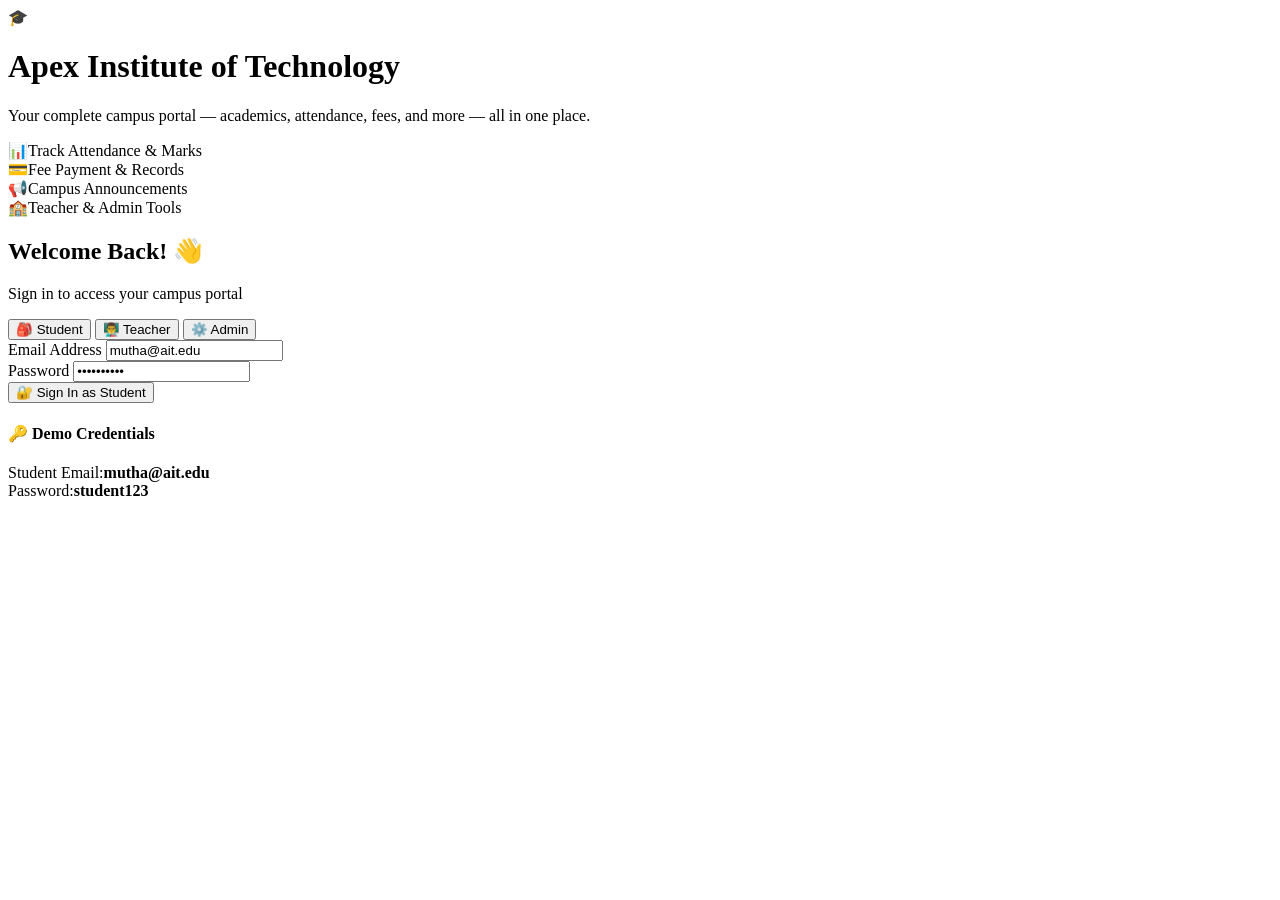
==== index.html @ e86370fb "Add files via upload" ====
<!DOCTYPE html>
<html lang="en">

<head>
  <meta charset="UTF-8">
  <meta name="viewport" content="width=device-width, initial-scale=1.0">
  <title>AIT - Apex Institute of Technology | Login</title>
  <meta name="description" content="Apex EduPartner - Student, Teacher and Admin Login">
  <link rel="stylesheet" href="css/style.css">
  <script src="js/data.js"></script>
</head>

<body>
  <div class="login-page">
    <!-- Left Panel -->
    <div class="login-left">
      <div class="logo">🎓</div>
      <h1>Apex Institute of Technology</h1>
      <p>Your complete campus portal — academics, attendance, fees, and more — all in one place.</p>
      <div class="login-features">
        <div class="login-feature"><span>📊</span><span>Track Attendance & Marks</span></div>
        <div class="login-feature"><span>💳</span><span>Fee Payment & Records</span></div>
        <div class="login-feature"><span>📢</span><span>Campus Announcements</span></div>
        <div class="login-feature"><span>🏫</span><span>Teacher & Admin Tools</span></div>
      </div>
    </div>

    <!-- Right Panel (Login Form) -->
    <div class="login-right">
      <h2>Welcome Back! 👋</h2>
      <p class="subtitle">Sign in to access your campus portal</p>

      <!-- Role Tabs -->
      <div class="role-tabs">
        <button class="role-tab active" onclick="setRole('student')" id="tab-student">🎒 Student</button>
        <button class="role-tab" onclick="setRole('teacher')" id="tab-teacher">👨‍🏫 Teacher</button>
        <button class="role-tab" onclick="setRole('admin')" id="tab-admin">⚙️ Admin</button>
      </div>

      <!-- Form -->
      <form id="login-form" onsubmit="handleLogin(event)">
        <div class="form-group">
          <label for="email">Email Address</label>
          <input type="email" id="email" placeholder="Enter your email" value="mutha@ait.edu" required>
        </div>
        <div class="form-group">
          <label for="password">Password</label>
          <input type="password" id="password" placeholder="Enter your password" value="student123" required>
        </div>
        <button type="submit" class="btn-login" id="login-btn">🔐 Sign In as Student</button>
      </form>

      <!-- Demo Credentials -->
      <div class="demo-creds">
        <h4>🔑 Demo Credentials</h4>
        <div id="demo-info">
          <div class="demo-cred"><span>Student Email:</span><strong>mutha@ait.edu</strong></div>
          <div class="demo-cred"><span>Password:</span><strong>student123</strong></div>
        </div>
      </div>

      <!-- Error Message -->
      <div id="login-error"
        style="display:none; margin-top:14px; padding:12px 16px; background:#FFEBEE; border-radius:8px; color:#C62828; font-size:13px; font-weight:600;">
      </div>
    </div>
  </div>

  <div class="toast-container" id="toast-container"></div>

  <script>
    initData();
    let currentRole = 'student';

    const demoCreds = {
      student: {
        email: 'mutha@ait.edu', password: 'student123', hints: [
          { label: 'Student Email', val: 'mutha@ait.edu' },
          { label: 'Password', val: 'student123' }
        ]
      },
      teacher: {
        email: 'gopi@ait.edu', password: 'teacher123', hints: [
          { label: 'Teacher Email', val: 'gopi@ait.edu' },
          { label: 'Password', val: 'teacher123' }
        ]
      },
      admin: {
        email: 'admin@ait.edu', password: 'admin123', hints: [
          { label: 'Admin Email', val: 'admin@ait.edu' },
          { label: 'Password', val: 'admin123' }
        ]
      }
    };

    function setRole(role) {
      currentRole = role;
      document.querySelectorAll('.role-tab').forEach(t => t.classList.remove('active'));
      document.getElementById('tab-' + role).classList.add('active');
      const creds = demoCreds[role];
      document.getElementById('email').value = creds.email;
      document.getElementById('password').value = creds.password;
      document.getElementById('login-btn').textContent = '🔐 Sign In as ' + role.charAt(0).toUpperCase() + role.slice(1);
      const demoInfo = document.getElementById('demo-info');
      demoInfo.innerHTML = creds.hints.map(h => `<div class="demo-cred"><span>${h.label}:</span><strong>${h.val}</strong></div>`).join('');
      document.getElementById('login-error').style.display = 'none';
    }

    function handleLogin(e) {
      e.preventDefault();
      const email = document.getElementById('email').value.trim();
      const password = document.getElementById('password').value;
      const user = authenticate(email, password, currentRole);
      if (user) {
        setSession(user, currentRole);
        showToast('Login successful! Redirecting...', 'success');
        setTimeout(() => {
          if (currentRole === 'student') window.location.href = 'student.html';
          else if (currentRole === 'teacher') window.location.href = 'teacher.html';
          else window.location.href = 'admin.html';
        }, 800);
      } else {
        const err = document.getElementById('login-error');
        err.style.display = 'block';
        err.textContent = '❌ Invalid credentials. Please check your email and password.';
      }
    }

    function showToast(msg, type = 'success') {
      const c = document.getElementById('toast-container');
      const t = document.createElement('div');
      t.className = 'toast ' + (type === 'error' ? 'error' : type === 'info' ? 'info' : '');
      t.innerHTML = (type === 'success' ? '✅' : type === 'error' ? '❌' : 'ℹ️') + ' ' + msg;
      c.appendChild(t);
      setTimeout(() => t.remove(), 3000);
    }
  </script>
</body>

</html>
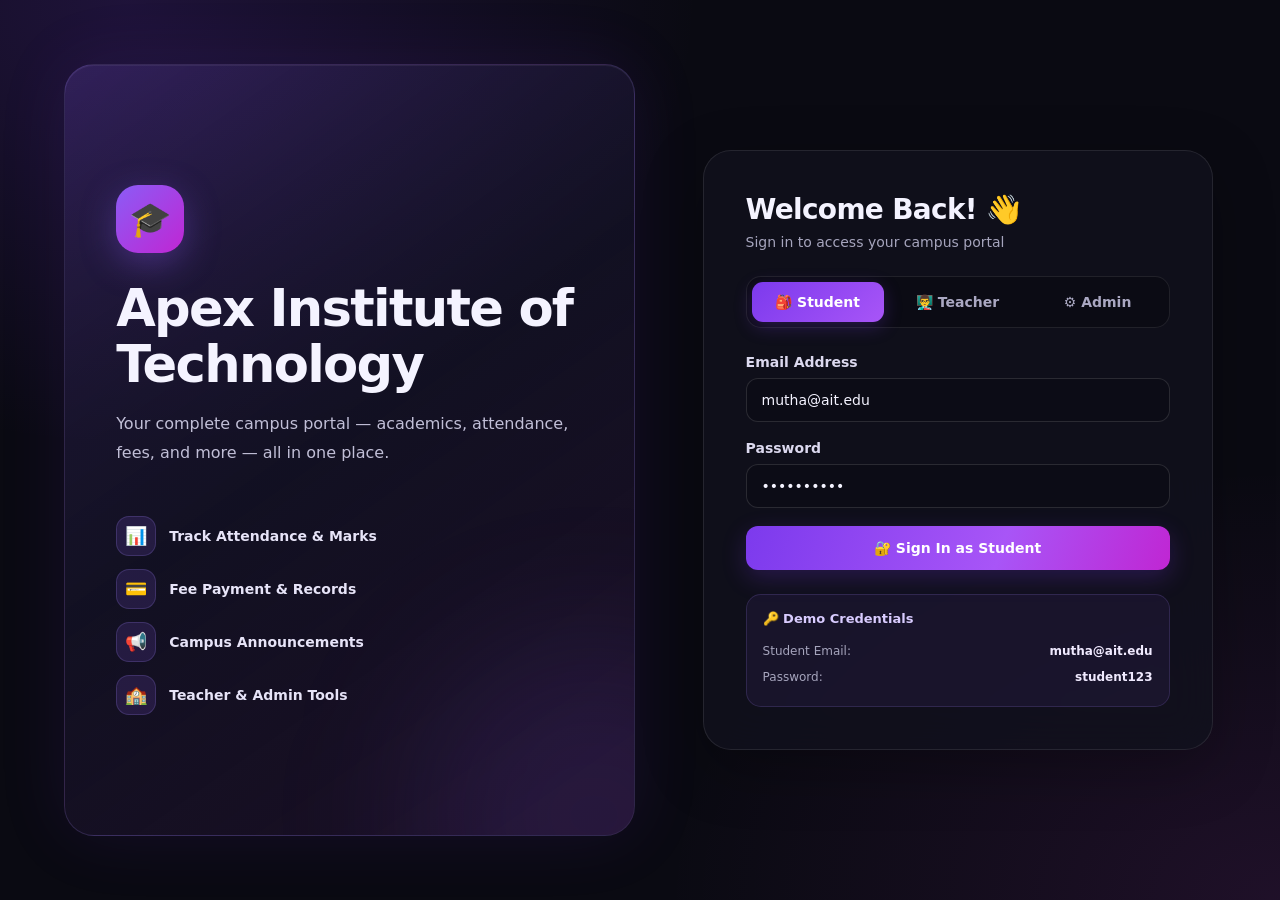
==== commit 35247a52: "Add PWA metadata and service worker registration" ====
--- a/index.html
+++ b/index.html
@@ -6,6 +6,13 @@
   <meta name="viewport" content="width=device-width, initial-scale=1.0">
   <title>AIT - Apex Institute of Technology | Login</title>
   <meta name="description" content="Apex EduPartner - Student, Teacher and Admin Login">
+  <meta name="theme-color" content="#0a0a12">
+  <meta name="mobile-web-app-capable" content="yes">
+  <meta name="apple-mobile-web-app-capable" content="yes">
+  <meta name="apple-mobile-web-app-title" content="APEX Learning Agent">
+  <link rel="manifest" href="manifest.json">
+  <link rel="icon" href="icons/apex-icon.svg" type="image/svg+xml">
+  <link rel="apple-touch-icon" href="icons/apex-icon.svg">
   <link rel="stylesheet" href="css/style.css">
   <script src="js/data.js"></script>
 </head>
@@ -135,6 +142,11 @@
       setTimeout(() => t.remove(), 3000);
     }
   </script>
+  <script>
+    if ("serviceWorker" in navigator) {
+      window.addEventListener("load", () => navigator.serviceWorker.register("./sw.js").catch(err => console.warn("Service worker registration failed:", err)));
+    }
+  </script>
 </body>
 
 </html>
--- a/css/style.css
+++ b/css/style.css
@@ -0,0 +1 @@
+:root{--bg:#0a0a12;--panel:#11111d;--panel2:#171728;--line:rgba(255,255,255,.09);--text:#f4f3ff;--muted:#a6a5bd;--purple:#8b5cf6;--purple2:#a78bfa;--pink:#d946ef;--green:#34d399;--red:#fb7185;--radius:18px;--shadow:0 18px 60px rgba(0,0,0,.28)}*{box-sizing:border-box}html{min-height:100%;background:var(--bg)}body{margin:0;min-height:100vh;font-family:Inter,ui-sans-serif,system-ui,-apple-system,BlinkMacSystemFont,"Segoe UI",sans-serif;color:var(--text);background:radial-gradient(ellipse at 10% 0%,rgba(124,58,237,.18),transparent 35%),radial-gradient(ellipse at 100% 100%,rgba(217,70,239,.1),transparent 34%),var(--bg);font-size:14px}button,input,select,textarea{font:inherit}button{cursor:pointer}a{color:var(--purple2);text-decoration:none}a:hover{color:#c4b5fd}h1,h2,h3,h4,p{margin-top:0}.login-page{min-height:100vh;display:grid;grid-template-columns:minmax(0,1.05fr) minmax(400px,.95fr);align-items:stretch;padding:clamp(20px,5vw,72px);gap:clamp(24px,5vw,80px);max-width:1500px;margin:auto}.login-left{display:flex;flex-direction:column;justify-content:center;padding:clamp(20px,4vw,62px);border:1px solid rgba(167,139,250,.18);border-radius:30px;background:linear-gradient(145deg,rgba(139,92,246,.2),rgba(20,18,38,.82) 48%,rgba(217,70,239,.08));box-shadow:0 0 70px rgba(124,58,237,.1),inset 0 1px rgba(255,255,255,.06);position:relative;overflow:hidden}.login-left:after{content:"";position:absolute;width:360px;height:360px;border-radius:50%;background:rgba(139,92,246,.12);filter:blur(70px);right:-140px;bottom:-160px;pointer-events:none}.logo{width:68px;height:68px;border-radius:22px;display:grid;place-items:center;font-size:34px;background:linear-gradient(135deg,#8b5cf6,#c026d3);box-shadow:0 10px 35px rgba(139,92,246,.35);margin-bottom:28px}.login-left h1{font-size:clamp(32px,4vw,54px);line-height:1.08;letter-spacing:-1.7px;max-width:600px;margin-bottom:18px}.login-left>p{font-size:16px;line-height:1.8;color:#c1bfd7;max-width:540px}.login-features{display:grid;gap:13px;margin-top:32px}.login-feature{display:flex;align-items:center;gap:13px;color:#e7e4f8;font-weight:600}.login-feature span:first-child{width:40px;height:40px;display:grid;place-items:center;border-radius:13px;background:rgba(139,92,246,.15);border:1px solid rgba(167,139,250,.2);font-size:18px}.login-right{align-self:center;width:100%;max-width:510px;margin:auto;padding:clamp(24px,4vw,42px);border-radius:28px;border:1px solid var(--line);background:rgba(17,17,29,.84);backdrop-filter:blur(22px);box-shadow:var(--shadow)}.login-right h2{font-size:28px;letter-spacing:-.7px;margin-bottom:8px}.subtitle{color:var(--muted);margin-bottom:26px}.role-tabs{display:grid;grid-template-columns:repeat(3,1fr);gap:8px;padding:5px;border-radius:15px;background:#0b0b14;border:1px solid var(--line);margin-bottom:26px}.role-tab{border:0;border-radius:11px;padding:12px 8px;background:transparent;color:#aaa8c2;font-weight:700;transition:.2s}.role-tab:hover{color:#fff;background:rgba(255,255,255,.04)}.role-tab.active{color:white;background:linear-gradient(135deg,#7c3aed,#a855f7);box-shadow:0 5px 18px rgba(124,58,237,.25)}.form-group{display:grid;gap:8px;margin-bottom:18px}.form-group label{font-weight:650;color:#dcd9ef}.form-group input,.form-group select,.form-group textarea,.search-bar input,.field-input{width:100%;padding:13px 15px;border:1px solid rgba(255,255,255,.12);border-radius:12px;outline:none;background:#0c0c16;color:var(--text);transition:border-color .2s,box-shadow .2s}.form-group input:focus,.form-group select:focus,.form-group textarea:focus,.search-bar input:focus,.field-input:focus{border-color:#9b7bf7;box-shadow:0 0 0 3px rgba(139,92,246,.14)}input::placeholder,textarea::placeholder{color:#77758f}.btn-login,.btn-primary,.btn-save{width:100%;border:0;border-radius:12px;padding:14px 18px;background:linear-gradient(110deg,#7c3aed,#a855f7 60%,#c026d3);color:white;font-weight:800;box-shadow:0 8px 24px rgba(124,58,237,.23);transition:transform .2s,filter .2s}.btn-login:hover,.btn-primary:hover,.btn-save:hover{filter:brightness(1.12);transform:translateY(-1px)}.demo-creds{margin-top:24px;border:1px solid rgba(167,139,250,.17);background:rgba(139,92,246,.07);border-radius:15px;padding:16px}.demo-creds h4{font-size:13px;margin-bottom:12px;color:#d9ccff}.demo-cred{display:flex;justify-content:space-between;gap:12px;padding:6px 0;color:var(--muted);font-size:12px}.demo-cred strong{color:#f0eaff}.toast-container{position:fixed;right:24px;top:24px;z-index:10000;display:grid;gap:10px}.toast{padding:13px 18px;border:1px solid rgba(52,211,153,.3);border-radius:13px;background:#10251f;color:#c9fbe7;box-shadow:var(--shadow);animation:toastIn .25s ease}.toast.error{background:#2a121b;border-color:rgba(251,113,133,.3);color:#ffd5de}.toast.info{background:#17142b;border-color:rgba(167,139,250,.3)}@keyframes toastIn{from{opacity:0;transform:translateY(-8px)}to{opacity:1;transform:translateY(0)}}.dashboard{min-height:100vh;display:flex}.sidebar{width:260px;flex:0 0 260px;background:rgba(13,13,23,.96);border-right:1px solid var(--line);display:flex;flex-direction:column;padding:24px 16px;min-height:100vh;position:sticky;top:0;height:100vh;overflow-y:auto}.sidebar-header{display:flex;align-items:center;gap:12px;padding:2px 10px 24px;border-bottom:1px solid var(--line)}.sidebar-logo{width:42px;height:42px;border-radius:13px;display:grid;place-items:center;background:linear-gradient(135deg,#7c3aed,#c026d3);font-size:21px}.sidebar-title{font-size:16px;font-weight:850;letter-spacing:.2px}.sidebar-subtitle{font-size:11px;color:var(--muted);margin-top:3px}.sidebar-user{display:flex;align-items:center;gap:11px;padding:20px 10px;border-bottom:1px solid var(--line);margin-bottom:18px}.sidebar-avatar,.topbar-avatar{width:38px;height:38px;border-radius:50%;display:grid;place-items:center;background:linear-gradient(135deg,#31205a,#51358a);border:1px solid rgba(167,139,250,.25);font-size:18px}.sidebar-user-name{font-weight:750;font-size:13px}.sidebar-user-role{font-size:11px;color:var(--muted);margin-top:4px}.sidebar-nav{display:grid;gap:5px}.nav-section-label{font-size:10px;font-weight:800;letter-spacing:1.4px;text-transform:uppercase;color:#77758f;padding:13px 12px 7px}.nav-item{display:flex;align-items:center;gap:12px;padding:12px 13px;border-radius:11px;color:#a9a7c1;cursor:pointer;font-weight:600;transition:.2s}.nav-item:hover{color:#fff;background:rgba(255,255,255,.05)}.nav-item.active{color:#fff;background:linear-gradient(100deg,rgba(124,58,237,.3),rgba(168,85,247,.12));box-shadow:inset 3px 0 #a78bfa}.nav-icon{width:21px;text-align:center;font-size:16px}.sidebar-footer{margin-top:auto;padding-top:22px}.btn-logout{width:100%;padding:12px;border-radius:11px;border:1px solid rgba(251,113,133,.2);background:rgba(251,113,133,.07);color:#fda4af;font-weight:700}.btn-logout:hover{background:rgba(251,113,133,.14)}.main{flex:1;min-width:0}.topbar{min-height:78px;display:flex;align-items:center;gap:22px;padding:16px clamp(18px,3vw,38px);border-bottom:1px solid var(--line);background:rgba(10,10,18,.72);backdrop-filter:blur(16px);position:sticky;top:0;z-index:10}.topbar-title{font-size:19px;font-weight:850;letter-spacing:-.3px;white-space:nowrap}.search-bar{display:flex;align-items:center;gap:10px;max-width:410px;flex:1;margin-left:auto;padding-left:12px;border:1px solid var(--line);border-radius:12px;background:#0c0c16}.search-bar .icon{padding-left:3px;color:#9691b2}.search-bar input{border:0;background:transparent;box-shadow:none!important;padding:11px 10px}.topbar-actions{display:flex;align-items:center;gap:14px}.topbar-btn{border:1px solid var(--line);background:var(--panel2);color:#ddd6fe;border-radius:11px;width:40px;height:40px;font-size:16px}.topbar-profile{display:flex;align-items:center;gap:10px}.topbar-name{font-weight:700;font-size:12px;white-space:nowrap}.page-content{padding:clamp(18px,3vw,36px);max-width:1600px;margin:0 auto}.page-section{display:none}.page-section.active{display:block;animation:fadeIn .25s ease}@keyframes fadeIn{from{opacity:0;transform:translateY(4px)}to{opacity:1;transform:translateY(0)}}.section-header{display:flex;justify-content:space-between;align-items:center;gap:20px;margin-bottom:24px}.section-title{font-size:24px;font-weight:850;letter-spacing:-.7px;margin-bottom:6px}.section-subtitle{color:var(--muted);font-size:13px;line-height:1.6}.stats-grid{display:grid;grid-template-columns:repeat(4,minmax(0,1fr));gap:16px;margin-bottom:24px}.stat-card,.card,.panel,.content-card,.chart-card,.table-card{border:1px solid var(--line);border-radius:var(--radius);padding:20px;background:linear-gradient(145deg,rgba(24,24,41,.94),rgba(15,15,26,.94));box-shadow:0 10px 35px rgba(0,0,0,.12);min-width:0}.stat-card{display:flex;align-items:center;gap:14px}.stat-icon{width:48px;height:48px;flex:0 0 48px;border-radius:15px;display:grid;place-items:center;font-size:22px;background:rgba(139,92,246,.15);color:#c4b5fd}.stat-icon.blue{background:rgba(96,165,250,.14)}.stat-icon.green{background:rgba(52,211,153,.13)}.stat-icon.orange{background:rgba(251,146,60,.13)}.stat-icon.pink{background:rgba(217,70,239,.13)}.stat-label,.stat-card .label{font-size:12px;color:var(--muted);margin-bottom:7px}.stat-value,.stat-card .value{font-size:25px;font-weight:850;letter-spacing:-.8px}.stat-note{font-size:11px;color:#9c98b6;margin-top:5px}.grid-2{display:grid;grid-template-columns:repeat(2,minmax(0,1fr));gap:18px}.grid-3{display:grid;grid-template-columns:repeat(3,minmax(0,1fr));gap:18px}.card-title,.panel-title{font-size:15px;font-weight:800;margin-bottom:16px}.card-subtitle{font-size:12px;color:var(--muted)}.table-wrap{width:100%;overflow:auto;border:1px solid var(--line);border-radius:14px}table{border-collapse:collapse;width:100%;min-width:580px;font-size:12px}thead{background:rgba(139,92,246,.1)}th{text-align:left;color:#c7c2e0;font-weight:750;white-space:nowrap}th,td{padding:13px 15px;border-bottom:1px solid var(--line)}td{color:#d6d3e7}tbody tr:hover{background:rgba(255,255,255,.025)}tbody tr:last-child td{border-bottom:0}.badge,.status-badge,.pill{display:inline-flex;align-items:center;gap:5px;padding:5px 9px;border-radius:999px;background:rgba(139,92,246,.14);color:#d8c9ff;font-size:10px;font-weight:800}.status-badge.success,.badge.success{background:rgba(52,211,153,.12);color:#6ee7b7}.status-badge.warning,.badge.warning{background:rgba(251,191,36,.12);color:#fcd34d}.status-badge.danger,.badge.danger{background:rgba(251,113,133,.12);color:#fda4af}.btn,.btn-secondary,.btn-small,.btn-action{border:1px solid var(--line);background:rgba(139,92,246,.12);color:#e9ddff;border-radius:10px;padding:9px 13px;font-weight:700;font-size:12px}.btn:hover,.btn-secondary:hover,.btn-small:hover,.btn-action:hover{background:rgba(139,92,246,.22)}.btn-danger{background:rgba(251,113,133,.08);color:#fda4af;border-color:rgba(251,113,133,.2)}.form-row{display:grid;grid-template-columns:repeat(2,minmax(0,1fr));gap:14px}.empty-state{text-align:center;padding:35px 20px;color:var(--muted)}.empty-state strong{display:block;color:#e7e3f7;margin-bottom:6px}.progress,.progress-bar{height:8px;border-radius:99px;background:rgba(255,255,255,.08);overflow:hidden}.progress-fill{height:100%;border-radius:99px;background:linear-gradient(90deg,#7c3aed,#c084fc)}.announcement-card,.notice-card,.video-card,.student-card{border:1px solid var(--line);background:rgba(255,255,255,.025);border-radius:14px;padding:16px;margin-bottom:12px}.announcement-card h3,.notice-card h3{font-size:14px;margin-bottom:7px}.announcement-card p,.notice-card p{color:var(--muted);line-height:1.6;margin-bottom:8px}.modal-overlay,.modal-backdrop{position:fixed;inset:0;z-index:5000;background:rgba(3,3,10,.75);backdrop-filter:blur(8px);display:none;align-items:center;justify-content:center;padding:20px}.modal-overlay.open,.modal-backdrop.open,.modal-overlay.active,.modal-backdrop.active{display:flex}.modal,.modal-content{width:min(560px,100%);max-height:90vh;overflow:auto;padding:25px;border-radius:20px;background:#151524;border:1px solid rgba(167,139,250,.2);box-shadow:var(--shadow)}.modal h2,.modal-content h2{font-size:20px;margin-bottom:20px}.modal-close{float:right;border:0;background:transparent;color:#aaa;font-size:24px}.video-grid{display:grid;grid-template-columns:repeat(3,minmax(0,1fr));gap:16px}.video-card{padding:0;overflow:hidden;cursor:pointer}.video-thumb{height:135px;background:linear-gradient(135deg,#29165b,#6d28d9,#c026d3);display:grid;place-items:center;font-size:36px}.video-info{padding:14px}.video-info h3{font-size:13px;margin-bottom:6px}.video-info p{font-size:11px;color:var(--muted);margin:0}.video-modal{width:min(900px,100%)}.video-player{aspect-ratio:16/9;background:#05050a;border-radius:13px;display:grid;place-items:center;color:#c4b5fd;font-size:42px;margin-bottom:16px}.filter-row{display:flex;gap:10px;flex-wrap:wrap;margin-bottom:18px}.filter-row input,.filter-row select{max-width:280px;padding:10px 12px;border-radius:10px;background:#0c0c16;color:white;border:1px solid var(--line)}.calendar-grid{display:grid;grid-template-columns:repeat(7,minmax(0,1fr));gap:6px}.calendar-day{min-height:80px;padding:8px;border:1px solid var(--line);border-radius:10px;background:rgba(255,255,255,.02);font-size:11px}.calendar-day.today{border-color:#a78bfa;background:rgba(139,92,246,.12)}.calendar-event{margin-top:6px;font-size:9px;color:#d8b4fe;line-height:1.3}.chart-container{position:relative;min-height:240px}.muted,.text-muted{color:var(--muted)}.text-purple{color:#c4b5fd}.text-success{color:#6ee7b7}.text-danger{color:#fda4af}.hidden{display:none!important}hr{border:0;border-top:1px solid var(--line);margin:20px 0}::-webkit-scrollbar{width:8px;height:8px}::-webkit-scrollbar-thumb{background:#353047;border-radius:10px}::-webkit-scrollbar-track{background:transparent}@media(max-width:1100px){.sidebar{width:225px;flex-basis:225px}.stats-grid{grid-template-columns:repeat(2,minmax(0,1fr))}.video-grid{grid-template-columns:repeat(2,minmax(0,1fr))}}@media(max-width:820px){.login-page{grid-template-columns:1fr;padding:18px;gap:18px}.login-left{padding:30px;min-height:350px}.login-right{max-width:none}.dashboard{display:block}.sidebar{position:relative;width:100%;height:auto;min-height:0;padding:14px}.sidebar-header{padding-bottom:12px}.sidebar-user{padding:12px 10px;margin-bottom:8px}.sidebar-nav{grid-template-columns:repeat(2,minmax(0,1fr));gap:3px}.nav-section-label{grid-column:1/-1;padding:9px 10px 4px}.nav-item{padding:10px;font-size:12px}.sidebar-footer{margin-top:12px;padding-top:8px}.topbar{position:relative;flex-wrap:wrap;gap:12px}.topbar-title{flex:1}.search-bar{order:3;max-width:none;flex-basis:100%}.page-content{padding:18px}.grid-3{grid-template-columns:repeat(2,minmax(0,1fr))}}@media(max-width:560px){.login-left{min-height:0;padding:25px}.login-left h1{font-size:34px}.login-features{margin-top:20px}.login-right{padding:22px}.role-tab{font-size:11px;padding:11px 3px}.stats-grid,.grid-2,.grid-3,.form-row,.video-grid{grid-template-columns:1fr}.stat-value,.stat-card .value{font-size:22px}.section-header{align-items:flex-start;flex-direction:column}.topbar-actions{gap:8px}.topbar-name{display:none}.calendar-day{min-height:55px;padding:5px}.page-content{padding:13px}}
